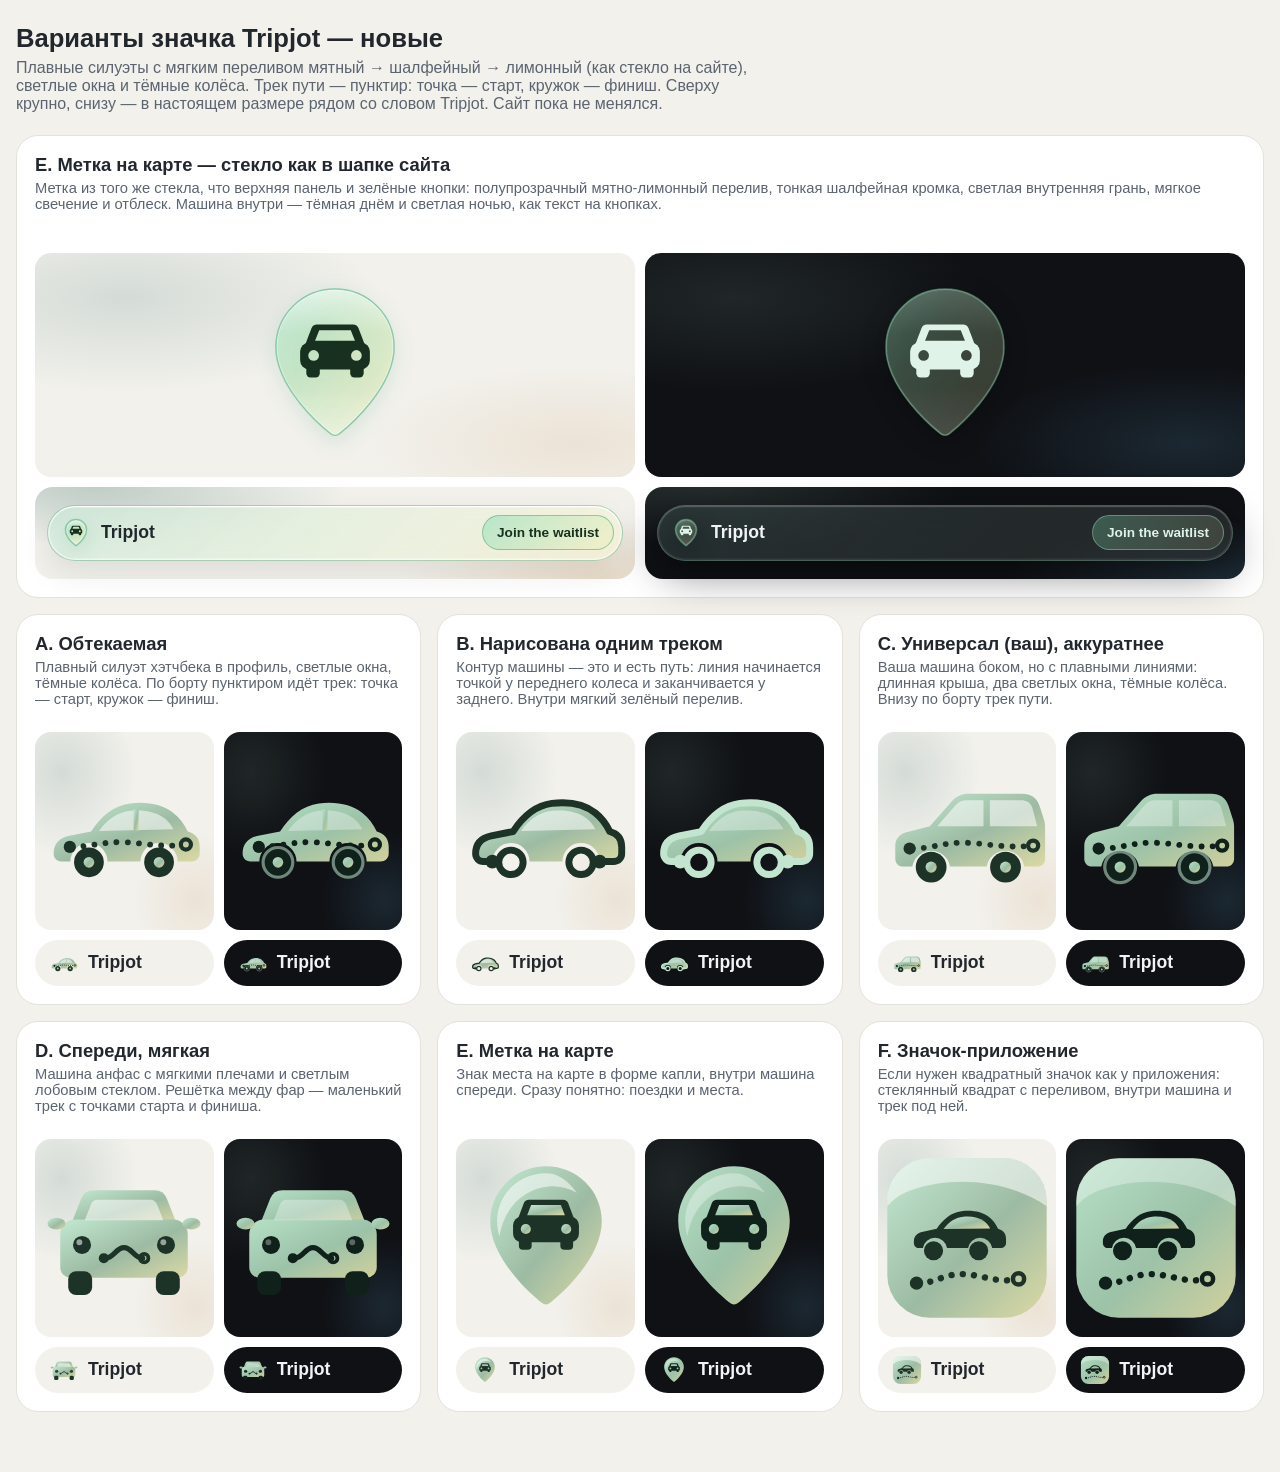
==== design-previews/icon-options.html @ 525f20b2 "Tripjot project: website + app placeholder - website/: waitlist landing page (static). Netlify publi" ====
<!doctype html>
<html lang="ru">
<head>
<meta charset="utf-8">
<meta name="viewport" content="width=device-width, initial-scale=1">
<meta name="robots" content="noindex">
<title>Варианты значка Tripjot</title>
<style>
  :root { color-scheme: light; }
  body { margin: 0; padding: 24px 16px 60px; background: #f2f1ec; color: #22272e;
         font-family: -apple-system, BlinkMacSystemFont, "Segoe UI", Roboto, sans-serif; }
  h1 { font-size: 1.6rem; margin: 0 0 6px; }
  .intro { color: #5b6470; margin: 0 0 22px; max-width: 46em; }
  .grid { display: grid; gap: 16px; grid-template-columns: repeat(auto-fill, minmax(340px, 1fr)); }
  .card { background: #fff; border: 1px solid #e4e2dc; border-radius: 22px; padding: 18px; }
  .card h2 { font-size: 1.15rem; margin: 0 0 4px; }
  .card p { margin: 0 0 14px; color: #5b6470; font-size: .92rem; min-height: 4em; }
  .row { display: grid; grid-template-columns: 1fr 1fr; gap: 10px; }
  .row.small { margin-top: 10px; }
  .tile { border-radius: 16px; display: grid; place-items: center; padding: 14px 0; position: relative; overflow: hidden; }
  .tile.light { background: radial-gradient(60% 60% at 15% 20%, rgba(76,122,114,.18), transparent 70%), radial-gradient(50% 50% at 90% 85%, rgba(197,139,75,.14), transparent 70%), #f2f1ec; }
  .tile.dark { background: radial-gradient(60% 60% at 15% 20%, rgba(156,194,168,.12), transparent 70%), radial-gradient(50% 50% at 90% 85%, rgba(46,74,92,.4), transparent 70%), #0f1115; }
  .bar { border-radius: 999px; display: flex; align-items: center; gap: 9px; padding: 8px 14px; font-size: 1.1rem; }
  .bar.light { background: #f2f1ec; } .bar.dark { background: #0f1115; color: #f2f3f5; }
  .ico { overflow: visible; }
  .ico.lt .f { fill: url(#gl); } .ico.lt .k { fill: #1e3328; } .ico.lt .ks { stroke: #1e3328; } .ico.lt .w { fill: rgba(255,255,255,.55); }
  .ico.dk .f { fill: url(#gd); } .ico.dk .k { fill: #10201a; } .ico.dk .ks { stroke: #10201a; } .ico.dk .w { fill: rgba(255,255,255,.32); }
  .ico.dk .wh { stroke: rgba(190, 228, 206, .55); stroke-width: 1.2; }
  .ico.dk .edge { stroke: #c3e5d0; }
  .ico.dk .edgef { fill: #c3e5d0; }

  .card.wide { grid-column: 1 / -1; }
  .card.wide .tile { padding: 22px 0; }
  .pin.lt .pbase { fill: rgba(255,255,255,.35); } .pin.lt .prim { stroke: rgba(84,178,132,.62); } .pin.lt .prim-in { stroke: rgba(255,255,255,.55); } .pin.lt .pcar { fill: #17301f; }
  .pin.dk .pbase { fill: rgba(34,38,47,.40); } .pin.dk .prim { stroke: rgba(140,220,178,.45); } .pin.dk .prim-in { stroke: rgba(255,255,255,.08); } .pin.dk .pcar { fill: #dff3e8; }
  .pin.lt { filter: drop-shadow(0 6px 10px rgba(60,150,110,.20)); } .pin.dk { filter: drop-shadow(0 6px 12px rgba(0,0,0,.45)); }
  .hdr { border-radius: 18px; padding: 18px 12px; }
  .hdr.light { background: radial-gradient(60% 90% at 10% 0%, rgba(76,122,114,.30), transparent 70%), radial-gradient(50% 90% at 95% 100%, rgba(197,139,75,.22), transparent 70%), #f2f1ec; }
  .hdr.dark { background: radial-gradient(60% 90% at 10% 0%, rgba(156,194,168,.16), transparent 70%), radial-gradient(50% 90% at 95% 100%, rgba(46,74,92,.5), transparent 70%), #0f1115; color: #f2f3f5; }
  .hdr-in { display: flex; align-items: center; gap: 9px; height: 54px; padding: 0 8px 0 12px; border-radius: 999px; font-size: 1.1rem;
    -webkit-backdrop-filter: blur(24px) saturate(180%); backdrop-filter: blur(24px) saturate(180%); }
  .hdr.light .hdr-in { background: linear-gradient(135deg, rgba(150,214,182,.30), rgba(238,232,168,.26)), rgba(255,255,255,.40); border: 1.5px solid rgba(118,178,142,.55);
    box-shadow: inset 0 0 0 1.5px rgba(255,255,255,.55), inset 0 1px 0 rgba(255,255,255,.85), 0 12px 32px rgba(22,30,26,.09); }
  .hdr.dark .hdr-in { background: linear-gradient(135deg, rgba(140,200,165,.13), rgba(214,206,140,.07)), rgba(34,38,47,.38); border: 1.5px solid rgba(150,200,170,.32);
    box-shadow: inset 0 0 0 1.5px rgba(255,255,255,.07), inset 0 1px 0 rgba(255,255,255,.14), 0 14px 40px rgba(0,0,0,.45); }
  .hbtn { margin-left: auto; font-size: .85rem; font-weight: 700; padding: 9px 14px; border-radius: 999px; }
  .hdr.light .hbtn { background: linear-gradient(135deg, rgba(126,214,170,.5), rgba(236,232,160,.42)), rgba(255,255,255,.35); border: 1.5px solid rgba(84,178,132,.62); color: #17301f; }
  .hdr.dark .hbtn { background: linear-gradient(135deg, rgba(126,214,170,.3), rgba(214,206,140,.16)), rgba(34,38,47,.4); border: 1.5px solid rgba(140,220,178,.45); color: #dff3e8; }
</style>
</head>
<body>
  <svg width="0" height="0" style="position:absolute" aria-hidden="true">
    <defs>
      <linearGradient id="gl" x1="0" y1="0" x2="1" y2="1">
        <stop offset="0" stop-color="#c3e8d2"/><stop offset=".55" stop-color="#9dbba3"/><stop offset="1" stop-color="#dcd9a4"/>
      </linearGradient>
      <linearGradient id="gd" x1="0" y1="0" x2="1" y2="1">
        <stop offset="0" stop-color="#b6e0c6"/><stop offset=".55" stop-color="#9cc2a8"/><stop offset="1" stop-color="#d2d09c"/>
      </linearGradient>
    </defs>
  </svg>
  <svg width="0" height="0" style="position:absolute" aria-hidden="true"><defs>
<clipPath id="pinClip"><path d="M32 5C20.4 5 11 14.2 11 25.6c0 14.6 16.4 28.4 19.4 30.8a2.5 2.5 0 0 0 3.2 0C36.6 54 53 40.2 53 25.6 53 14.2 43.6 5 32 5z"/></clipPath>
<mask id="carMask" maskUnits="userSpaceOnUse" x="0" y="0" width="64" height="64">
<path fill="#fff" d="M25.6 17.6h12.8a2.2 2.2 0 0 1 2 1.4l2.2 5.8H21.4l2.2-5.8a2.2 2.2 0 0 1 2-1.4z"/>
<rect fill="#fff" x="19.6" y="24" width="24.8" height="9.6" rx="3.2"/>
<rect fill="#fff" x="21.8" y="32" width="4.8" height="4.4" rx="1.5"/><rect fill="#fff" x="37.4" y="32" width="4.8" height="4.4" rx="1.5"/>
<path fill="#000" d="M26.4 19.6h11.2l1.5 3.8H24.9z"/>
<circle fill="#000" cx="24.4" cy="28.6" r="1.9"/><circle fill="#000" cx="39.6" cy="28.6" r="1.9"/>
</mask>

<linearGradient id="tint-lt" x1="0" y1="0" x2="1" y2="1"><stop offset="0" stop-color="rgb(126,214,170)" stop-opacity="0.55"/><stop offset="1" stop-color="rgb(236,232,160)" stop-opacity="0.46"/></linearGradient>
<linearGradient id="sheen-lt" x1="0" y1="0" x2="1" y2="1" gradientTransform="rotate(-10 .5 .5)"><stop offset="0" stop-color="#fff" stop-opacity="0.55"/><stop offset=".38" stop-color="#fff" stop-opacity="0"/><stop offset=".72" stop-color="#fff" stop-opacity="0"/><stop offset="1" stop-color="#fff" stop-opacity="0.55"/></linearGradient>
<linearGradient id="glowT-lt" x1="0" y1="0" x2="0" y2="1"><stop offset="0" stop-color="#fff" stop-opacity="0.55"/><stop offset="1" stop-color="#fff" stop-opacity="0"/></linearGradient>
<linearGradient id="glowB-lt" x1="0" y1="1" x2="0" y2="0"><stop offset="0" stop-color="#fff" stop-opacity="0.39"/><stop offset="1" stop-color="#fff" stop-opacity="0"/></linearGradient>

<linearGradient id="tint-dk" x1="0" y1="0" x2="1" y2="1"><stop offset="0" stop-color="rgb(126,214,170)" stop-opacity="0.34"/><stop offset="1" stop-color="rgb(214,206,140)" stop-opacity="0.18"/></linearGradient>
<linearGradient id="sheen-dk" x1="0" y1="0" x2="1" y2="1" gradientTransform="rotate(-10 .5 .5)"><stop offset="0" stop-color="#fff" stop-opacity="0.12"/><stop offset=".38" stop-color="#fff" stop-opacity="0"/><stop offset=".72" stop-color="#fff" stop-opacity="0"/><stop offset="1" stop-color="#fff" stop-opacity="0.12"/></linearGradient>
<linearGradient id="glowT-dk" x1="0" y1="0" x2="0" y2="1"><stop offset="0" stop-color="#fff" stop-opacity="0.12"/><stop offset="1" stop-color="#fff" stop-opacity="0"/></linearGradient>
<linearGradient id="glowB-dk" x1="0" y1="1" x2="0" y2="0"><stop offset="0" stop-color="#fff" stop-opacity="0.08"/><stop offset="1" stop-color="#fff" stop-opacity="0"/></linearGradient>
</defs></svg>
  <h1>Варианты значка Tripjot — новые</h1>
  <p class="intro">Плавные силуэты с мягким переливом мятный → шалфейный → лимонный (как стекло на сайте), светлые окна и тёмные колёса. Трек пути — пунктир: точка — старт, кружок — финиш. Сверху крупно, снизу — в настоящем размере рядом со словом Tripjot. Сайт пока не менялся.</p>
  <div class="grid">
  <section class="card pick wide">
    <h2>E. Метка на карте — стекло как в шапке сайта</h2>
    <p>Метка из того же стекла, что верхняя панель и зелёные кнопки: полупрозрачный мятно-лимонный перелив, тонкая шалфейная кромка, светлая внутренняя грань, мягкое свечение и отблеск. Машина внутри — тёмная днём и светлая ночью, как текст на кнопках.</p>
    <div class="row">
      <div class="tile light"><svg class="pin lt" viewBox="0 0 64 64" width="180" height="180" aria-hidden="true">
<path d="M32 5C20.4 5 11 14.2 11 25.6c0 14.6 16.4 28.4 19.4 30.8a2.5 2.5 0 0 0 3.2 0C36.6 54 53 40.2 53 25.6 53 14.2 43.6 5 32 5z" class="pbase"/>
<path d="M32 5C20.4 5 11 14.2 11 25.6c0 14.6 16.4 28.4 19.4 30.8a2.5 2.5 0 0 0 3.2 0C36.6 54 53 40.2 53 25.6 53 14.2 43.6 5 32 5z" fill="url(#tint-lt)"/>
<g clip-path="url(#pinClip)">
<rect width="64" height="64" fill="url(#sheen-lt)" opacity=".7"/>
<rect y="5" width="64" height="16" fill="url(#glowT-lt)"/>
<rect y="40" width="64" height="18" fill="url(#glowB-lt)"/>
<path d="M32 5C20.4 5 11 14.2 11 25.6c0 14.6 16.4 28.4 19.4 30.8a2.5 2.5 0 0 0 3.2 0C36.6 54 53 40.2 53 25.6 53 14.2 43.6 5 32 5z" fill="none" class="prim-in" stroke-width="3" vector-effect="non-scaling-stroke"/>
</g>
<path d="M32 5C20.4 5 11 14.2 11 25.6c0 14.6 16.4 28.4 19.4 30.8a2.5 2.5 0 0 0 3.2 0C36.6 54 53 40.2 53 25.6 53 14.2 43.6 5 32 5z" fill="none" class="prim" stroke-width="1.5" vector-effect="non-scaling-stroke"/>
<rect width="64" height="64" class="pcar" mask="url(#carMask)"/>
</svg></div>
      <div class="tile dark"><svg class="pin dk" viewBox="0 0 64 64" width="180" height="180" aria-hidden="true">
<path d="M32 5C20.4 5 11 14.2 11 25.6c0 14.6 16.4 28.4 19.4 30.8a2.5 2.5 0 0 0 3.2 0C36.6 54 53 40.2 53 25.6 53 14.2 43.6 5 32 5z" class="pbase"/>
<path d="M32 5C20.4 5 11 14.2 11 25.6c0 14.6 16.4 28.4 19.4 30.8a2.5 2.5 0 0 0 3.2 0C36.6 54 53 40.2 53 25.6 53 14.2 43.6 5 32 5z" fill="url(#tint-dk)"/>
<g clip-path="url(#pinClip)">
<rect width="64" height="64" fill="url(#sheen-dk)" opacity=".7"/>
<rect y="5" width="64" height="16" fill="url(#glowT-dk)"/>
<rect y="40" width="64" height="18" fill="url(#glowB-dk)"/>
<path d="M32 5C20.4 5 11 14.2 11 25.6c0 14.6 16.4 28.4 19.4 30.8a2.5 2.5 0 0 0 3.2 0C36.6 54 53 40.2 53 25.6 53 14.2 43.6 5 32 5z" fill="none" class="prim-in" stroke-width="3" vector-effect="non-scaling-stroke"/>
</g>
<path d="M32 5C20.4 5 11 14.2 11 25.6c0 14.6 16.4 28.4 19.4 30.8a2.5 2.5 0 0 0 3.2 0C36.6 54 53 40.2 53 25.6 53 14.2 43.6 5 32 5z" fill="none" class="prim" stroke-width="1.5" vector-effect="non-scaling-stroke"/>
<rect width="64" height="64" class="pcar" mask="url(#carMask)"/>
</svg></div>
    </div>
    <div class="row small">
      <div class="hdr light"><div class="hdr-in"><svg class="pin lt" viewBox="0 0 64 64" width="32" height="32" aria-hidden="true">
<path d="M32 5C20.4 5 11 14.2 11 25.6c0 14.6 16.4 28.4 19.4 30.8a2.5 2.5 0 0 0 3.2 0C36.6 54 53 40.2 53 25.6 53 14.2 43.6 5 32 5z" class="pbase"/>
<path d="M32 5C20.4 5 11 14.2 11 25.6c0 14.6 16.4 28.4 19.4 30.8a2.5 2.5 0 0 0 3.2 0C36.6 54 53 40.2 53 25.6 53 14.2 43.6 5 32 5z" fill="url(#tint-lt)"/>
<g clip-path="url(#pinClip)">
<rect width="64" height="64" fill="url(#sheen-lt)" opacity=".7"/>
<rect y="5" width="64" height="16" fill="url(#glowT-lt)"/>
<rect y="40" width="64" height="18" fill="url(#glowB-lt)"/>
<path d="M32 5C20.4 5 11 14.2 11 25.6c0 14.6 16.4 28.4 19.4 30.8a2.5 2.5 0 0 0 3.2 0C36.6 54 53 40.2 53 25.6 53 14.2 43.6 5 32 5z" fill="none" class="prim-in" stroke-width="3" vector-effect="non-scaling-stroke"/>
</g>
<path d="M32 5C20.4 5 11 14.2 11 25.6c0 14.6 16.4 28.4 19.4 30.8a2.5 2.5 0 0 0 3.2 0C36.6 54 53 40.2 53 25.6 53 14.2 43.6 5 32 5z" fill="none" class="prim" stroke-width="1.5" vector-effect="non-scaling-stroke"/>
<rect width="64" height="64" class="pcar" mask="url(#carMask)"/>
</svg><b>Tripjot</b><span class="hbtn">Join the waitlist</span></div></div>
      <div class="hdr dark"><div class="hdr-in"><svg class="pin dk" viewBox="0 0 64 64" width="32" height="32" aria-hidden="true">
<path d="M32 5C20.4 5 11 14.2 11 25.6c0 14.6 16.4 28.4 19.4 30.8a2.5 2.5 0 0 0 3.2 0C36.6 54 53 40.2 53 25.6 53 14.2 43.6 5 32 5z" class="pbase"/>
<path d="M32 5C20.4 5 11 14.2 11 25.6c0 14.6 16.4 28.4 19.4 30.8a2.5 2.5 0 0 0 3.2 0C36.6 54 53 40.2 53 25.6 53 14.2 43.6 5 32 5z" fill="url(#tint-dk)"/>
<g clip-path="url(#pinClip)">
<rect width="64" height="64" fill="url(#sheen-dk)" opacity=".7"/>
<rect y="5" width="64" height="16" fill="url(#glowT-dk)"/>
<rect y="40" width="64" height="18" fill="url(#glowB-dk)"/>
<path d="M32 5C20.4 5 11 14.2 11 25.6c0 14.6 16.4 28.4 19.4 30.8a2.5 2.5 0 0 0 3.2 0C36.6 54 53 40.2 53 25.6 53 14.2 43.6 5 32 5z" fill="none" class="prim-in" stroke-width="3" vector-effect="non-scaling-stroke"/>
</g>
<path d="M32 5C20.4 5 11 14.2 11 25.6c0 14.6 16.4 28.4 19.4 30.8a2.5 2.5 0 0 0 3.2 0C36.6 54 53 40.2 53 25.6 53 14.2 43.6 5 32 5z" fill="none" class="prim" stroke-width="1.5" vector-effect="non-scaling-stroke"/>
<rect width="64" height="64" class="pcar" mask="url(#carMask)"/>
</svg><b>Tripjot</b><span class="hbtn">Join the waitlist</span></div></div>
    </div>
  </section>
  <section class="card">
    <h2>A. Обтекаемая</h2>
    <p>Плавный силуэт хэтчбека в профиль, светлые окна, тёмные колёса. По борту пунктиром идёт трек: точка — старт, кружок — финиш.</p>
    <div class="row">
      <div class="tile light"><svg class="ico lt" viewBox="0 0 64 64" width="170" height="170" aria-hidden="true"><path class="f" d="M5.5 40.5C5.5 36.8 7.6 34.6 11.4 33.8L19.6 32.2C23.4 26.4 28 22.4 34.2 21.6C40.8 20.8 46.6 22 50.6 25.2C53 27.1 54.8 29.6 56 32.2C59 33 60.5 35 60.5 38V40.5C60.5 42.3 59.2 43.5 57.4 43.5H52.2A7 7 0 0 0 38.2 43.5H25.8A7 7 0 0 0 11.8 43.5H8.4C6.8 43.5 5.5 42.2 5.5 40.5Z"/><path class="w" d="M22.6 32C25.6 27.7 29.4 25 34.4 24.4C39.4 23.9 44 24.8 47.2 27.2C48.6 28.3 49.8 29.8 50.6 31.3Z"/><path class="f" d="M35.6 23.8h1.9v8h-1.9z"/><path class="ks" d="M12.5 38C19 38 23 36.2 30.5 36.2S45 38.3 54 37.2" fill="none" stroke-width="2.2" stroke-linecap="round" stroke-dasharray="0.01 4.2"/><circle class="k" cx="11.6" cy="38" r="2.3"/><circle class="ks" cx="55.3" cy="37.1" r="1.9" fill="none" stroke-width="1.6"/><circle class="k wh" cx="18.8" cy="43.8" r="5.6"/><circle class="f" cx="18.8" cy="43.8" r="2"/><circle class="k wh" cx="45.2" cy="43.8" r="5.6"/><circle class="f" cx="45.2" cy="43.8" r="2"/></svg></div>
      <div class="tile dark"><svg class="ico dk" viewBox="0 0 64 64" width="170" height="170" aria-hidden="true"><path class="f" d="M5.5 40.5C5.5 36.8 7.6 34.6 11.4 33.8L19.6 32.2C23.4 26.4 28 22.4 34.2 21.6C40.8 20.8 46.6 22 50.6 25.2C53 27.1 54.8 29.6 56 32.2C59 33 60.5 35 60.5 38V40.5C60.5 42.3 59.2 43.5 57.4 43.5H52.2A7 7 0 0 0 38.2 43.5H25.8A7 7 0 0 0 11.8 43.5H8.4C6.8 43.5 5.5 42.2 5.5 40.5Z"/><path class="w" d="M22.6 32C25.6 27.7 29.4 25 34.4 24.4C39.4 23.9 44 24.8 47.2 27.2C48.6 28.3 49.8 29.8 50.6 31.3Z"/><path class="f" d="M35.6 23.8h1.9v8h-1.9z"/><path class="ks" d="M12.5 38C19 38 23 36.2 30.5 36.2S45 38.3 54 37.2" fill="none" stroke-width="2.2" stroke-linecap="round" stroke-dasharray="0.01 4.2"/><circle class="k" cx="11.6" cy="38" r="2.3"/><circle class="ks" cx="55.3" cy="37.1" r="1.9" fill="none" stroke-width="1.6"/><circle class="k wh" cx="18.8" cy="43.8" r="5.6"/><circle class="f" cx="18.8" cy="43.8" r="2"/><circle class="k wh" cx="45.2" cy="43.8" r="5.6"/><circle class="f" cx="45.2" cy="43.8" r="2"/></svg></div>
    </div>
    <div class="row small">
      <div class="bar light"><svg class="ico lt" viewBox="0 0 64 64" width="30" height="30" aria-hidden="true"><path class="f" d="M5.5 40.5C5.5 36.8 7.6 34.6 11.4 33.8L19.6 32.2C23.4 26.4 28 22.4 34.2 21.6C40.8 20.8 46.6 22 50.6 25.2C53 27.1 54.8 29.6 56 32.2C59 33 60.5 35 60.5 38V40.5C60.5 42.3 59.2 43.5 57.4 43.5H52.2A7 7 0 0 0 38.2 43.5H25.8A7 7 0 0 0 11.8 43.5H8.4C6.8 43.5 5.5 42.2 5.5 40.5Z"/><path class="w" d="M22.6 32C25.6 27.7 29.4 25 34.4 24.4C39.4 23.9 44 24.8 47.2 27.2C48.6 28.3 49.8 29.8 50.6 31.3Z"/><path class="f" d="M35.6 23.8h1.9v8h-1.9z"/><path class="ks" d="M12.5 38C19 38 23 36.2 30.5 36.2S45 38.3 54 37.2" fill="none" stroke-width="2.2" stroke-linecap="round" stroke-dasharray="0.01 4.2"/><circle class="k" cx="11.6" cy="38" r="2.3"/><circle class="ks" cx="55.3" cy="37.1" r="1.9" fill="none" stroke-width="1.6"/><circle class="k wh" cx="18.8" cy="43.8" r="5.6"/><circle class="f" cx="18.8" cy="43.8" r="2"/><circle class="k wh" cx="45.2" cy="43.8" r="5.6"/><circle class="f" cx="45.2" cy="43.8" r="2"/></svg><b>Tripjot</b></div>
      <div class="bar dark"><svg class="ico dk" viewBox="0 0 64 64" width="30" height="30" aria-hidden="true"><path class="f" d="M5.5 40.5C5.5 36.8 7.6 34.6 11.4 33.8L19.6 32.2C23.4 26.4 28 22.4 34.2 21.6C40.8 20.8 46.6 22 50.6 25.2C53 27.1 54.8 29.6 56 32.2C59 33 60.5 35 60.5 38V40.5C60.5 42.3 59.2 43.5 57.4 43.5H52.2A7 7 0 0 0 38.2 43.5H25.8A7 7 0 0 0 11.8 43.5H8.4C6.8 43.5 5.5 42.2 5.5 40.5Z"/><path class="w" d="M22.6 32C25.6 27.7 29.4 25 34.4 24.4C39.4 23.9 44 24.8 47.2 27.2C48.6 28.3 49.8 29.8 50.6 31.3Z"/><path class="f" d="M35.6 23.8h1.9v8h-1.9z"/><path class="ks" d="M12.5 38C19 38 23 36.2 30.5 36.2S45 38.3 54 37.2" fill="none" stroke-width="2.2" stroke-linecap="round" stroke-dasharray="0.01 4.2"/><circle class="k" cx="11.6" cy="38" r="2.3"/><circle class="ks" cx="55.3" cy="37.1" r="1.9" fill="none" stroke-width="1.6"/><circle class="k wh" cx="18.8" cy="43.8" r="5.6"/><circle class="f" cx="18.8" cy="43.8" r="2"/><circle class="k wh" cx="45.2" cy="43.8" r="5.6"/><circle class="f" cx="45.2" cy="43.8" r="2"/></svg><b>Tripjot</b></div>
    </div>
  </section>
  <section class="card">
    <h2>B. Нарисована одним треком</h2>
    <p>Контур машины — это и есть путь: линия начинается точкой у переднего колеса и заканчивается у заднего. Внутри мягкий зелёный перелив.</p>
    <div class="row">
      <div class="tile light"><svg class="ico lt" viewBox="0 0 64 64" width="170" height="170" aria-hidden="true"><path class="f" d="M5.5 40.5C5.5 36.8 7.6 34.6 11.4 33.8L19.6 32.2C23.4 26.4 28 22.4 34.2 21.6C40.8 20.8 46.6 22 50.6 25.2C53 27.1 54.8 29.6 56 32.2C59 33 60.5 35 60.5 38V40.5C60.5 42.3 59.2 43.5 57.4 43.5H52.2A7 7 0 0 0 38.2 43.5H25.8A7 7 0 0 0 11.8 43.5H8.4C6.8 43.5 5.5 42.2 5.5 40.5Z"/><path class="w" d="M22.6 32C25.6 27.7 29.4 25 34.4 24.4C39.4 23.9 44 24.8 47.2 27.2C48.6 28.3 49.8 29.8 50.6 31.3Z"/><path class="ks edge" d="M11.8 43.5H8.4C6.8 43.5 5.5 42.2 5.5 40.5C5.5 36.8 7.6 34.6 11.4 33.8L19.6 32.2C23.4 26.4 28 22.4 34.2 21.6C40.8 20.8 46.6 22 50.6 25.2C53 27.1 54.8 29.6 56 32.2C59 33 60.5 35 60.5 38V40.5C60.5 42.3 59.2 43.5 57.4 43.5H52.2" fill="none" stroke-width="2.6" stroke-linecap="round" stroke-linejoin="round"/><circle class="ks edge" cx="18.8" cy="43.8" r="4.6" fill="none" stroke-width="2.6"/><circle class="ks edge" cx="45.2" cy="43.8" r="4.6" fill="none" stroke-width="2.6"/><circle class="k edgef" cx="11.8" cy="43.5" r="2.6"/><circle class="k edgef" cx="52.2" cy="43.5" r="2.6"/></svg></div>
      <div class="tile dark"><svg class="ico dk" viewBox="0 0 64 64" width="170" height="170" aria-hidden="true"><path class="f" d="M5.5 40.5C5.5 36.8 7.6 34.6 11.4 33.8L19.6 32.2C23.4 26.4 28 22.4 34.2 21.6C40.8 20.8 46.6 22 50.6 25.2C53 27.1 54.8 29.6 56 32.2C59 33 60.5 35 60.5 38V40.5C60.5 42.3 59.2 43.5 57.4 43.5H52.2A7 7 0 0 0 38.2 43.5H25.8A7 7 0 0 0 11.8 43.5H8.4C6.8 43.5 5.5 42.2 5.5 40.5Z"/><path class="w" d="M22.6 32C25.6 27.7 29.4 25 34.4 24.4C39.4 23.9 44 24.8 47.2 27.2C48.6 28.3 49.8 29.8 50.6 31.3Z"/><path class="ks edge" d="M11.8 43.5H8.4C6.8 43.5 5.5 42.2 5.5 40.5C5.5 36.8 7.6 34.6 11.4 33.8L19.6 32.2C23.4 26.4 28 22.4 34.2 21.6C40.8 20.8 46.6 22 50.6 25.2C53 27.1 54.8 29.6 56 32.2C59 33 60.5 35 60.5 38V40.5C60.5 42.3 59.2 43.5 57.4 43.5H52.2" fill="none" stroke-width="2.6" stroke-linecap="round" stroke-linejoin="round"/><circle class="ks edge" cx="18.8" cy="43.8" r="4.6" fill="none" stroke-width="2.6"/><circle class="ks edge" cx="45.2" cy="43.8" r="4.6" fill="none" stroke-width="2.6"/><circle class="k edgef" cx="11.8" cy="43.5" r="2.6"/><circle class="k edgef" cx="52.2" cy="43.5" r="2.6"/></svg></div>
    </div>
    <div class="row small">
      <div class="bar light"><svg class="ico lt" viewBox="0 0 64 64" width="30" height="30" aria-hidden="true"><path class="f" d="M5.5 40.5C5.5 36.8 7.6 34.6 11.4 33.8L19.6 32.2C23.4 26.4 28 22.4 34.2 21.6C40.8 20.8 46.6 22 50.6 25.2C53 27.1 54.8 29.6 56 32.2C59 33 60.5 35 60.5 38V40.5C60.5 42.3 59.2 43.5 57.4 43.5H52.2A7 7 0 0 0 38.2 43.5H25.8A7 7 0 0 0 11.8 43.5H8.4C6.8 43.5 5.5 42.2 5.5 40.5Z"/><path class="w" d="M22.6 32C25.6 27.7 29.4 25 34.4 24.4C39.4 23.9 44 24.8 47.2 27.2C48.6 28.3 49.8 29.8 50.6 31.3Z"/><path class="ks edge" d="M11.8 43.5H8.4C6.8 43.5 5.5 42.2 5.5 40.5C5.5 36.8 7.6 34.6 11.4 33.8L19.6 32.2C23.4 26.4 28 22.4 34.2 21.6C40.8 20.8 46.6 22 50.6 25.2C53 27.1 54.8 29.6 56 32.2C59 33 60.5 35 60.5 38V40.5C60.5 42.3 59.2 43.5 57.4 43.5H52.2" fill="none" stroke-width="2.6" stroke-linecap="round" stroke-linejoin="round"/><circle class="ks edge" cx="18.8" cy="43.8" r="4.6" fill="none" stroke-width="2.6"/><circle class="ks edge" cx="45.2" cy="43.8" r="4.6" fill="none" stroke-width="2.6"/><circle class="k edgef" cx="11.8" cy="43.5" r="2.6"/><circle class="k edgef" cx="52.2" cy="43.5" r="2.6"/></svg><b>Tripjot</b></div>
      <div class="bar dark"><svg class="ico dk" viewBox="0 0 64 64" width="30" height="30" aria-hidden="true"><path class="f" d="M5.5 40.5C5.5 36.8 7.6 34.6 11.4 33.8L19.6 32.2C23.4 26.4 28 22.4 34.2 21.6C40.8 20.8 46.6 22 50.6 25.2C53 27.1 54.8 29.6 56 32.2C59 33 60.5 35 60.5 38V40.5C60.5 42.3 59.2 43.5 57.4 43.5H52.2A7 7 0 0 0 38.2 43.5H25.8A7 7 0 0 0 11.8 43.5H8.4C6.8 43.5 5.5 42.2 5.5 40.5Z"/><path class="w" d="M22.6 32C25.6 27.7 29.4 25 34.4 24.4C39.4 23.9 44 24.8 47.2 27.2C48.6 28.3 49.8 29.8 50.6 31.3Z"/><path class="ks edge" d="M11.8 43.5H8.4C6.8 43.5 5.5 42.2 5.5 40.5C5.5 36.8 7.6 34.6 11.4 33.8L19.6 32.2C23.4 26.4 28 22.4 34.2 21.6C40.8 20.8 46.6 22 50.6 25.2C53 27.1 54.8 29.6 56 32.2C59 33 60.5 35 60.5 38V40.5C60.5 42.3 59.2 43.5 57.4 43.5H52.2" fill="none" stroke-width="2.6" stroke-linecap="round" stroke-linejoin="round"/><circle class="ks edge" cx="18.8" cy="43.8" r="4.6" fill="none" stroke-width="2.6"/><circle class="ks edge" cx="45.2" cy="43.8" r="4.6" fill="none" stroke-width="2.6"/><circle class="k edgef" cx="11.8" cy="43.5" r="2.6"/><circle class="k edgef" cx="52.2" cy="43.5" r="2.6"/></svg><b>Tripjot</b></div>
    </div>
  </section>
  <section class="card">
    <h2>C. Универсал (ваш), аккуратнее</h2>
    <p>Ваша машина боком, но с плавными линиями: длинная крыша, два светлых окна, тёмные колёса. Внизу по борту трек пути.</p>
    <div class="row">
      <div class="tile light"><svg class="ico lt" viewBox="0 0 64 64" width="170" height="170" aria-hidden="true"><path class="f" d="M7.9 45.4C6.3 45.4 5 44.1 5 42.5V37.6C5 35 6.6 33.2 9.2 32.5L18 30.2L26.3 20.8C27.9 19 30.1 18 32.5 18H52.7C56.1 18 58.3 19.5 59.3 22.5L60.9 27.5C61.2 28.4 61.4 29.4 61.4 30.4V42.5C61.4 44.1 60.1 45.4 58.5 45.4H53.6A7.2 7.2 0 0 0 39.4 45.4H25.6A7.2 7.2 0 0 0 11.4 45.4Z"/><path class="w" d="M20.8 30.2L27.6 22.4C28.7 21.1 30.2 20.4 31.8 20.4H38.2V30.2Z"/><path class="w" d="M40.6 20.4H52.2C54.4 20.4 55.9 21.3 56.6 23.2L58.4 30.2H40.6Z"/><path class="ks" d="M11.5 38.6C18.5 38.6 23 36.4 30.5 36.4S46 38.6 55.5 37.6" fill="none" stroke-width="2.2" stroke-linecap="round" stroke-dasharray="0.01 4.2"/><circle class="k" cx="10.4" cy="38.6" r="2.3"/><circle class="ks" cx="56.9" cy="37.5" r="1.9" fill="none" stroke-width="1.6"/><circle class="k wh" cx="18.5" cy="45.6" r="5.8"/><circle class="f" cx="18.5" cy="45.6" r="2.1"/><circle class="k wh" cx="46.5" cy="45.6" r="5.8"/><circle class="f" cx="46.5" cy="45.6" r="2.1"/></svg></div>
      <div class="tile dark"><svg class="ico dk" viewBox="0 0 64 64" width="170" height="170" aria-hidden="true"><path class="f" d="M7.9 45.4C6.3 45.4 5 44.1 5 42.5V37.6C5 35 6.6 33.2 9.2 32.5L18 30.2L26.3 20.8C27.9 19 30.1 18 32.5 18H52.7C56.1 18 58.3 19.5 59.3 22.5L60.9 27.5C61.2 28.4 61.4 29.4 61.4 30.4V42.5C61.4 44.1 60.1 45.4 58.5 45.4H53.6A7.2 7.2 0 0 0 39.4 45.4H25.6A7.2 7.2 0 0 0 11.4 45.4Z"/><path class="w" d="M20.8 30.2L27.6 22.4C28.7 21.1 30.2 20.4 31.8 20.4H38.2V30.2Z"/><path class="w" d="M40.6 20.4H52.2C54.4 20.4 55.9 21.3 56.6 23.2L58.4 30.2H40.6Z"/><path class="ks" d="M11.5 38.6C18.5 38.6 23 36.4 30.5 36.4S46 38.6 55.5 37.6" fill="none" stroke-width="2.2" stroke-linecap="round" stroke-dasharray="0.01 4.2"/><circle class="k" cx="10.4" cy="38.6" r="2.3"/><circle class="ks" cx="56.9" cy="37.5" r="1.9" fill="none" stroke-width="1.6"/><circle class="k wh" cx="18.5" cy="45.6" r="5.8"/><circle class="f" cx="18.5" cy="45.6" r="2.1"/><circle class="k wh" cx="46.5" cy="45.6" r="5.8"/><circle class="f" cx="46.5" cy="45.6" r="2.1"/></svg></div>
    </div>
    <div class="row small">
      <div class="bar light"><svg class="ico lt" viewBox="0 0 64 64" width="30" height="30" aria-hidden="true"><path class="f" d="M7.9 45.4C6.3 45.4 5 44.1 5 42.5V37.6C5 35 6.6 33.2 9.2 32.5L18 30.2L26.3 20.8C27.9 19 30.1 18 32.5 18H52.7C56.1 18 58.3 19.5 59.3 22.5L60.9 27.5C61.2 28.4 61.4 29.4 61.4 30.4V42.5C61.4 44.1 60.1 45.4 58.5 45.4H53.6A7.2 7.2 0 0 0 39.4 45.4H25.6A7.2 7.2 0 0 0 11.4 45.4Z"/><path class="w" d="M20.8 30.2L27.6 22.4C28.7 21.1 30.2 20.4 31.8 20.4H38.2V30.2Z"/><path class="w" d="M40.6 20.4H52.2C54.4 20.4 55.9 21.3 56.6 23.2L58.4 30.2H40.6Z"/><path class="ks" d="M11.5 38.6C18.5 38.6 23 36.4 30.5 36.4S46 38.6 55.5 37.6" fill="none" stroke-width="2.2" stroke-linecap="round" stroke-dasharray="0.01 4.2"/><circle class="k" cx="10.4" cy="38.6" r="2.3"/><circle class="ks" cx="56.9" cy="37.5" r="1.9" fill="none" stroke-width="1.6"/><circle class="k wh" cx="18.5" cy="45.6" r="5.8"/><circle class="f" cx="18.5" cy="45.6" r="2.1"/><circle class="k wh" cx="46.5" cy="45.6" r="5.8"/><circle class="f" cx="46.5" cy="45.6" r="2.1"/></svg><b>Tripjot</b></div>
      <div class="bar dark"><svg class="ico dk" viewBox="0 0 64 64" width="30" height="30" aria-hidden="true"><path class="f" d="M7.9 45.4C6.3 45.4 5 44.1 5 42.5V37.6C5 35 6.6 33.2 9.2 32.5L18 30.2L26.3 20.8C27.9 19 30.1 18 32.5 18H52.7C56.1 18 58.3 19.5 59.3 22.5L60.9 27.5C61.2 28.4 61.4 29.4 61.4 30.4V42.5C61.4 44.1 60.1 45.4 58.5 45.4H53.6A7.2 7.2 0 0 0 39.4 45.4H25.6A7.2 7.2 0 0 0 11.4 45.4Z"/><path class="w" d="M20.8 30.2L27.6 22.4C28.7 21.1 30.2 20.4 31.8 20.4H38.2V30.2Z"/><path class="w" d="M40.6 20.4H52.2C54.4 20.4 55.9 21.3 56.6 23.2L58.4 30.2H40.6Z"/><path class="ks" d="M11.5 38.6C18.5 38.6 23 36.4 30.5 36.4S46 38.6 55.5 37.6" fill="none" stroke-width="2.2" stroke-linecap="round" stroke-dasharray="0.01 4.2"/><circle class="k" cx="10.4" cy="38.6" r="2.3"/><circle class="ks" cx="56.9" cy="37.5" r="1.9" fill="none" stroke-width="1.6"/><circle class="k wh" cx="18.5" cy="45.6" r="5.8"/><circle class="f" cx="18.5" cy="45.6" r="2.1"/><circle class="k wh" cx="46.5" cy="45.6" r="5.8"/><circle class="f" cx="46.5" cy="45.6" r="2.1"/></svg><b>Tripjot</b></div>
    </div>
  </section>
  <section class="card">
    <h2>D. Спереди, мягкая</h2>
    <p>Машина анфас с мягкими плечами и светлым лобовым стеклом. Решётка между фар — маленький трек с точками старта и финиша.</p>
    <div class="row">
      <div class="tile light"><svg class="ico lt" viewBox="0 0 64 64" width="170" height="170" aria-hidden="true"><path class="f" d="M20.5 14h23a5 5 0 0 1 4.6 3.1L52 27H12l3.9-9.9A5 5 0 0 1 20.5 14z"/><path class="f" d="M8 30.5A5.5 5.5 0 0 1 13.5 25h37a5.5 5.5 0 0 1 5.5 5.5V43a4 4 0 0 1-4 4H12a4 4 0 0 1-4-4z"/><ellipse class="f" cx="6.6" cy="26.6" rx="3.4" ry="2.2"/><ellipse class="f" cx="57.4" cy="26.6" rx="3.4" ry="2.2"/><rect class="k" x="11" y="44.5" width="9" height="9" rx="3"/><rect class="k" x="44" y="44.5" width="9" height="9" rx="3"/><path class="w" d="M22 17.6h20a2.6 2.6 0 0 1 2.4 1.7l2.4 6H17.2l2.4-6a2.6 2.6 0 0 1 2.4-1.7z"/><circle class="k" cx="16.2" cy="34.6" r="3.4"/><circle class="w" cx="15.2" cy="33.6" r="1.1"/><circle class="k" cx="47.8" cy="34.6" r="3.4"/><circle class="w" cx="46.8" cy="33.6" r="1.1"/><path class="ks" d="M25 39.6c3.2 0 4-4 7-4s3.8 4 7 4" fill="none" stroke-width="2" stroke-linecap="round"/><circle class="k" cx="24.4" cy="39.6" r="1.9"/><circle class="ks" cx="39.6" cy="39.6" r="1.6" fill="none" stroke-width="1.4"/></svg></div>
      <div class="tile dark"><svg class="ico dk" viewBox="0 0 64 64" width="170" height="170" aria-hidden="true"><path class="f" d="M20.5 14h23a5 5 0 0 1 4.6 3.1L52 27H12l3.9-9.9A5 5 0 0 1 20.5 14z"/><path class="f" d="M8 30.5A5.5 5.5 0 0 1 13.5 25h37a5.5 5.5 0 0 1 5.5 5.5V43a4 4 0 0 1-4 4H12a4 4 0 0 1-4-4z"/><ellipse class="f" cx="6.6" cy="26.6" rx="3.4" ry="2.2"/><ellipse class="f" cx="57.4" cy="26.6" rx="3.4" ry="2.2"/><rect class="k" x="11" y="44.5" width="9" height="9" rx="3"/><rect class="k" x="44" y="44.5" width="9" height="9" rx="3"/><path class="w" d="M22 17.6h20a2.6 2.6 0 0 1 2.4 1.7l2.4 6H17.2l2.4-6a2.6 2.6 0 0 1 2.4-1.7z"/><circle class="k" cx="16.2" cy="34.6" r="3.4"/><circle class="w" cx="15.2" cy="33.6" r="1.1"/><circle class="k" cx="47.8" cy="34.6" r="3.4"/><circle class="w" cx="46.8" cy="33.6" r="1.1"/><path class="ks" d="M25 39.6c3.2 0 4-4 7-4s3.8 4 7 4" fill="none" stroke-width="2" stroke-linecap="round"/><circle class="k" cx="24.4" cy="39.6" r="1.9"/><circle class="ks" cx="39.6" cy="39.6" r="1.6" fill="none" stroke-width="1.4"/></svg></div>
    </div>
    <div class="row small">
      <div class="bar light"><svg class="ico lt" viewBox="0 0 64 64" width="30" height="30" aria-hidden="true"><path class="f" d="M20.5 14h23a5 5 0 0 1 4.6 3.1L52 27H12l3.9-9.9A5 5 0 0 1 20.5 14z"/><path class="f" d="M8 30.5A5.5 5.5 0 0 1 13.5 25h37a5.5 5.5 0 0 1 5.5 5.5V43a4 4 0 0 1-4 4H12a4 4 0 0 1-4-4z"/><ellipse class="f" cx="6.6" cy="26.6" rx="3.4" ry="2.2"/><ellipse class="f" cx="57.4" cy="26.6" rx="3.4" ry="2.2"/><rect class="k" x="11" y="44.5" width="9" height="9" rx="3"/><rect class="k" x="44" y="44.5" width="9" height="9" rx="3"/><path class="w" d="M22 17.6h20a2.6 2.6 0 0 1 2.4 1.7l2.4 6H17.2l2.4-6a2.6 2.6 0 0 1 2.4-1.7z"/><circle class="k" cx="16.2" cy="34.6" r="3.4"/><circle class="w" cx="15.2" cy="33.6" r="1.1"/><circle class="k" cx="47.8" cy="34.6" r="3.4"/><circle class="w" cx="46.8" cy="33.6" r="1.1"/><path class="ks" d="M25 39.6c3.2 0 4-4 7-4s3.8 4 7 4" fill="none" stroke-width="2" stroke-linecap="round"/><circle class="k" cx="24.4" cy="39.6" r="1.9"/><circle class="ks" cx="39.6" cy="39.6" r="1.6" fill="none" stroke-width="1.4"/></svg><b>Tripjot</b></div>
      <div class="bar dark"><svg class="ico dk" viewBox="0 0 64 64" width="30" height="30" aria-hidden="true"><path class="f" d="M20.5 14h23a5 5 0 0 1 4.6 3.1L52 27H12l3.9-9.9A5 5 0 0 1 20.5 14z"/><path class="f" d="M8 30.5A5.5 5.5 0 0 1 13.5 25h37a5.5 5.5 0 0 1 5.5 5.5V43a4 4 0 0 1-4 4H12a4 4 0 0 1-4-4z"/><ellipse class="f" cx="6.6" cy="26.6" rx="3.4" ry="2.2"/><ellipse class="f" cx="57.4" cy="26.6" rx="3.4" ry="2.2"/><rect class="k" x="11" y="44.5" width="9" height="9" rx="3"/><rect class="k" x="44" y="44.5" width="9" height="9" rx="3"/><path class="w" d="M22 17.6h20a2.6 2.6 0 0 1 2.4 1.7l2.4 6H17.2l2.4-6a2.6 2.6 0 0 1 2.4-1.7z"/><circle class="k" cx="16.2" cy="34.6" r="3.4"/><circle class="w" cx="15.2" cy="33.6" r="1.1"/><circle class="k" cx="47.8" cy="34.6" r="3.4"/><circle class="w" cx="46.8" cy="33.6" r="1.1"/><path class="ks" d="M25 39.6c3.2 0 4-4 7-4s3.8 4 7 4" fill="none" stroke-width="2" stroke-linecap="round"/><circle class="k" cx="24.4" cy="39.6" r="1.9"/><circle class="ks" cx="39.6" cy="39.6" r="1.6" fill="none" stroke-width="1.4"/></svg><b>Tripjot</b></div>
    </div>
  </section>
  <section class="card">
    <h2>E. Метка на карте</h2>
    <p>Знак места на карте в форме капли, внутри машина спереди. Сразу понятно: поездки и места.</p>
    <div class="row">
      <div class="tile light"><svg class="ico lt" viewBox="0 0 64 64" width="170" height="170" aria-hidden="true"><path class="f" d="M32 5C20.4 5 11 14.2 11 25.6c0 14.6 16.4 28.4 19.4 30.8a2.5 2.5 0 0 0 3.2 0C36.6 54 53 40.2 53 25.6 53 14.2 43.6 5 32 5z"/><path class="w" d="M32 7.6c-10.2 0-18.4 8-18.4 18 0 2 .3 3.9.9 5.8C16 21 23.4 13.4 33 12.6c3.9-.3 7.5.6 10.6 2.4C40.4 10.4 36.4 7.6 32 7.6z"/><path class="k" d="M25.6 17.6h12.8a2.2 2.2 0 0 1 2 1.4l2.2 5.8H21.4l2.2-5.8a2.2 2.2 0 0 1 2-1.4z"/><rect class="k" x="19.6" y="24" width="24.8" height="9.6" rx="3.2"/><rect class="k" x="21.8" y="32" width="4.8" height="4.4" rx="1.5"/><rect class="k" x="37.4" y="32" width="4.8" height="4.4" rx="1.5"/><path class="f" d="M26.4 19.6h11.2l1.5 3.8H24.9z"/><circle class="f" cx="24.4" cy="28.6" r="1.9"/><circle class="f" cx="39.6" cy="28.6" r="1.9"/></svg></div>
      <div class="tile dark"><svg class="ico dk" viewBox="0 0 64 64" width="170" height="170" aria-hidden="true"><path class="f" d="M32 5C20.4 5 11 14.2 11 25.6c0 14.6 16.4 28.4 19.4 30.8a2.5 2.5 0 0 0 3.2 0C36.6 54 53 40.2 53 25.6 53 14.2 43.6 5 32 5z"/><path class="w" d="M32 7.6c-10.2 0-18.4 8-18.4 18 0 2 .3 3.9.9 5.8C16 21 23.4 13.4 33 12.6c3.9-.3 7.5.6 10.6 2.4C40.4 10.4 36.4 7.6 32 7.6z"/><path class="k" d="M25.6 17.6h12.8a2.2 2.2 0 0 1 2 1.4l2.2 5.8H21.4l2.2-5.8a2.2 2.2 0 0 1 2-1.4z"/><rect class="k" x="19.6" y="24" width="24.8" height="9.6" rx="3.2"/><rect class="k" x="21.8" y="32" width="4.8" height="4.4" rx="1.5"/><rect class="k" x="37.4" y="32" width="4.8" height="4.4" rx="1.5"/><path class="f" d="M26.4 19.6h11.2l1.5 3.8H24.9z"/><circle class="f" cx="24.4" cy="28.6" r="1.9"/><circle class="f" cx="39.6" cy="28.6" r="1.9"/></svg></div>
    </div>
    <div class="row small">
      <div class="bar light"><svg class="ico lt" viewBox="0 0 64 64" width="30" height="30" aria-hidden="true"><path class="f" d="M32 5C20.4 5 11 14.2 11 25.6c0 14.6 16.4 28.4 19.4 30.8a2.5 2.5 0 0 0 3.2 0C36.6 54 53 40.2 53 25.6 53 14.2 43.6 5 32 5z"/><path class="w" d="M32 7.6c-10.2 0-18.4 8-18.4 18 0 2 .3 3.9.9 5.8C16 21 23.4 13.4 33 12.6c3.9-.3 7.5.6 10.6 2.4C40.4 10.4 36.4 7.6 32 7.6z"/><path class="k" d="M25.6 17.6h12.8a2.2 2.2 0 0 1 2 1.4l2.2 5.8H21.4l2.2-5.8a2.2 2.2 0 0 1 2-1.4z"/><rect class="k" x="19.6" y="24" width="24.8" height="9.6" rx="3.2"/><rect class="k" x="21.8" y="32" width="4.8" height="4.4" rx="1.5"/><rect class="k" x="37.4" y="32" width="4.8" height="4.4" rx="1.5"/><path class="f" d="M26.4 19.6h11.2l1.5 3.8H24.9z"/><circle class="f" cx="24.4" cy="28.6" r="1.9"/><circle class="f" cx="39.6" cy="28.6" r="1.9"/></svg><b>Tripjot</b></div>
      <div class="bar dark"><svg class="ico dk" viewBox="0 0 64 64" width="30" height="30" aria-hidden="true"><path class="f" d="M32 5C20.4 5 11 14.2 11 25.6c0 14.6 16.4 28.4 19.4 30.8a2.5 2.5 0 0 0 3.2 0C36.6 54 53 40.2 53 25.6 53 14.2 43.6 5 32 5z"/><path class="w" d="M32 7.6c-10.2 0-18.4 8-18.4 18 0 2 .3 3.9.9 5.8C16 21 23.4 13.4 33 12.6c3.9-.3 7.5.6 10.6 2.4C40.4 10.4 36.4 7.6 32 7.6z"/><path class="k" d="M25.6 17.6h12.8a2.2 2.2 0 0 1 2 1.4l2.2 5.8H21.4l2.2-5.8a2.2 2.2 0 0 1 2-1.4z"/><rect class="k" x="19.6" y="24" width="24.8" height="9.6" rx="3.2"/><rect class="k" x="21.8" y="32" width="4.8" height="4.4" rx="1.5"/><rect class="k" x="37.4" y="32" width="4.8" height="4.4" rx="1.5"/><path class="f" d="M26.4 19.6h11.2l1.5 3.8H24.9z"/><circle class="f" cx="24.4" cy="28.6" r="1.9"/><circle class="f" cx="39.6" cy="28.6" r="1.9"/></svg><b>Tripjot</b></div>
    </div>
  </section>
  <section class="card">
    <h2>F. Значок-приложение</h2>
    <p>Если нужен квадратный значок как у приложения: стеклянный квадрат с переливом, внутри машина и трек под ней.</p>
    <div class="row">
      <div class="tile light"><svg class="ico lt" viewBox="0 0 64 64" width="170" height="170" aria-hidden="true"><rect class="f" x="2" y="2" width="60" height="60" rx="16"/><path class="w" d="M2 18C2 9.2 9.2 2 18 2h28c8.8 0 16 7.2 16 16v2C50 12 34 9 18 12 10.6 13.4 5.2 16 2 20z"/><path class="k" d="M12 33.2c0-1.8 1.2-3 3-3.5l5.6-1.2c2.4-3.6 5.4-6.1 9.3-6.6 4.2-.5 7.8.2 10.4 2.2 1.5 1.2 2.6 2.7 3.4 4.4 2 .6 3 1.9 3 3.8v1.6c0 1.1-.9 1.9-2 1.9h-3.2a4.6 4.6 0 0 0-9.1 0h-7.9a4.6 4.6 0 0 0-9.1 0h-1.6c-1 0-1.8-.8-1.8-1.9z"/><path class="f" d="M23.2 28.6c1.9-2.6 4.3-4.3 7.4-4.6 3.1-.3 6 .3 8 1.8.9.7 1.6 1.6 2.1 2.6z"/><circle class="k" cx="19.4" cy="36.8" r="3.6"/><circle class="k" cx="36.4" cy="36.8" r="3.6"/><path class="ks" d="M14 49c6 0 9-3.4 16-3.4S43 49 50 47.6" fill="none" stroke-width="2.4" stroke-linecap="round" stroke-dasharray="0.01 4.2"/><circle class="k" cx="13" cy="49" r="2.5"/><circle class="ks" cx="51.4" cy="47.4" r="2.1" fill="none" stroke-width="1.7"/></svg></div>
      <div class="tile dark"><svg class="ico dk" viewBox="0 0 64 64" width="170" height="170" aria-hidden="true"><rect class="f" x="2" y="2" width="60" height="60" rx="16"/><path class="w" d="M2 18C2 9.2 9.2 2 18 2h28c8.8 0 16 7.2 16 16v2C50 12 34 9 18 12 10.6 13.4 5.2 16 2 20z"/><path class="k" d="M12 33.2c0-1.8 1.2-3 3-3.5l5.6-1.2c2.4-3.6 5.4-6.1 9.3-6.6 4.2-.5 7.8.2 10.4 2.2 1.5 1.2 2.6 2.7 3.4 4.4 2 .6 3 1.9 3 3.8v1.6c0 1.1-.9 1.9-2 1.9h-3.2a4.6 4.6 0 0 0-9.1 0h-7.9a4.6 4.6 0 0 0-9.1 0h-1.6c-1 0-1.8-.8-1.8-1.9z"/><path class="f" d="M23.2 28.6c1.9-2.6 4.3-4.3 7.4-4.6 3.1-.3 6 .3 8 1.8.9.7 1.6 1.6 2.1 2.6z"/><circle class="k" cx="19.4" cy="36.8" r="3.6"/><circle class="k" cx="36.4" cy="36.8" r="3.6"/><path class="ks" d="M14 49c6 0 9-3.4 16-3.4S43 49 50 47.6" fill="none" stroke-width="2.4" stroke-linecap="round" stroke-dasharray="0.01 4.2"/><circle class="k" cx="13" cy="49" r="2.5"/><circle class="ks" cx="51.4" cy="47.4" r="2.1" fill="none" stroke-width="1.7"/></svg></div>
    </div>
    <div class="row small">
      <div class="bar light"><svg class="ico lt" viewBox="0 0 64 64" width="30" height="30" aria-hidden="true"><rect class="f" x="2" y="2" width="60" height="60" rx="16"/><path class="w" d="M2 18C2 9.2 9.2 2 18 2h28c8.8 0 16 7.2 16 16v2C50 12 34 9 18 12 10.6 13.4 5.2 16 2 20z"/><path class="k" d="M12 33.2c0-1.8 1.2-3 3-3.5l5.6-1.2c2.4-3.6 5.4-6.1 9.3-6.6 4.2-.5 7.8.2 10.4 2.2 1.5 1.2 2.6 2.7 3.4 4.4 2 .6 3 1.9 3 3.8v1.6c0 1.1-.9 1.9-2 1.9h-3.2a4.6 4.6 0 0 0-9.1 0h-7.9a4.6 4.6 0 0 0-9.1 0h-1.6c-1 0-1.8-.8-1.8-1.9z"/><path class="f" d="M23.2 28.6c1.9-2.6 4.3-4.3 7.4-4.6 3.1-.3 6 .3 8 1.8.9.7 1.6 1.6 2.1 2.6z"/><circle class="k" cx="19.4" cy="36.8" r="3.6"/><circle class="k" cx="36.4" cy="36.8" r="3.6"/><path class="ks" d="M14 49c6 0 9-3.4 16-3.4S43 49 50 47.6" fill="none" stroke-width="2.4" stroke-linecap="round" stroke-dasharray="0.01 4.2"/><circle class="k" cx="13" cy="49" r="2.5"/><circle class="ks" cx="51.4" cy="47.4" r="2.1" fill="none" stroke-width="1.7"/></svg><b>Tripjot</b></div>
      <div class="bar dark"><svg class="ico dk" viewBox="0 0 64 64" width="30" height="30" aria-hidden="true"><rect class="f" x="2" y="2" width="60" height="60" rx="16"/><path class="w" d="M2 18C2 9.2 9.2 2 18 2h28c8.8 0 16 7.2 16 16v2C50 12 34 9 18 12 10.6 13.4 5.2 16 2 20z"/><path class="k" d="M12 33.2c0-1.8 1.2-3 3-3.5l5.6-1.2c2.4-3.6 5.4-6.1 9.3-6.6 4.2-.5 7.8.2 10.4 2.2 1.5 1.2 2.6 2.7 3.4 4.4 2 .6 3 1.9 3 3.8v1.6c0 1.1-.9 1.9-2 1.9h-3.2a4.6 4.6 0 0 0-9.1 0h-7.9a4.6 4.6 0 0 0-9.1 0h-1.6c-1 0-1.8-.8-1.8-1.9z"/><path class="f" d="M23.2 28.6c1.9-2.6 4.3-4.3 7.4-4.6 3.1-.3 6 .3 8 1.8.9.7 1.6 1.6 2.1 2.6z"/><circle class="k" cx="19.4" cy="36.8" r="3.6"/><circle class="k" cx="36.4" cy="36.8" r="3.6"/><path class="ks" d="M14 49c6 0 9-3.4 16-3.4S43 49 50 47.6" fill="none" stroke-width="2.4" stroke-linecap="round" stroke-dasharray="0.01 4.2"/><circle class="k" cx="13" cy="49" r="2.5"/><circle class="ks" cx="51.4" cy="47.4" r="2.1" fill="none" stroke-width="1.7"/></svg><b>Tripjot</b></div>
    </div>
  </section>
  </div>
</body>
</html>
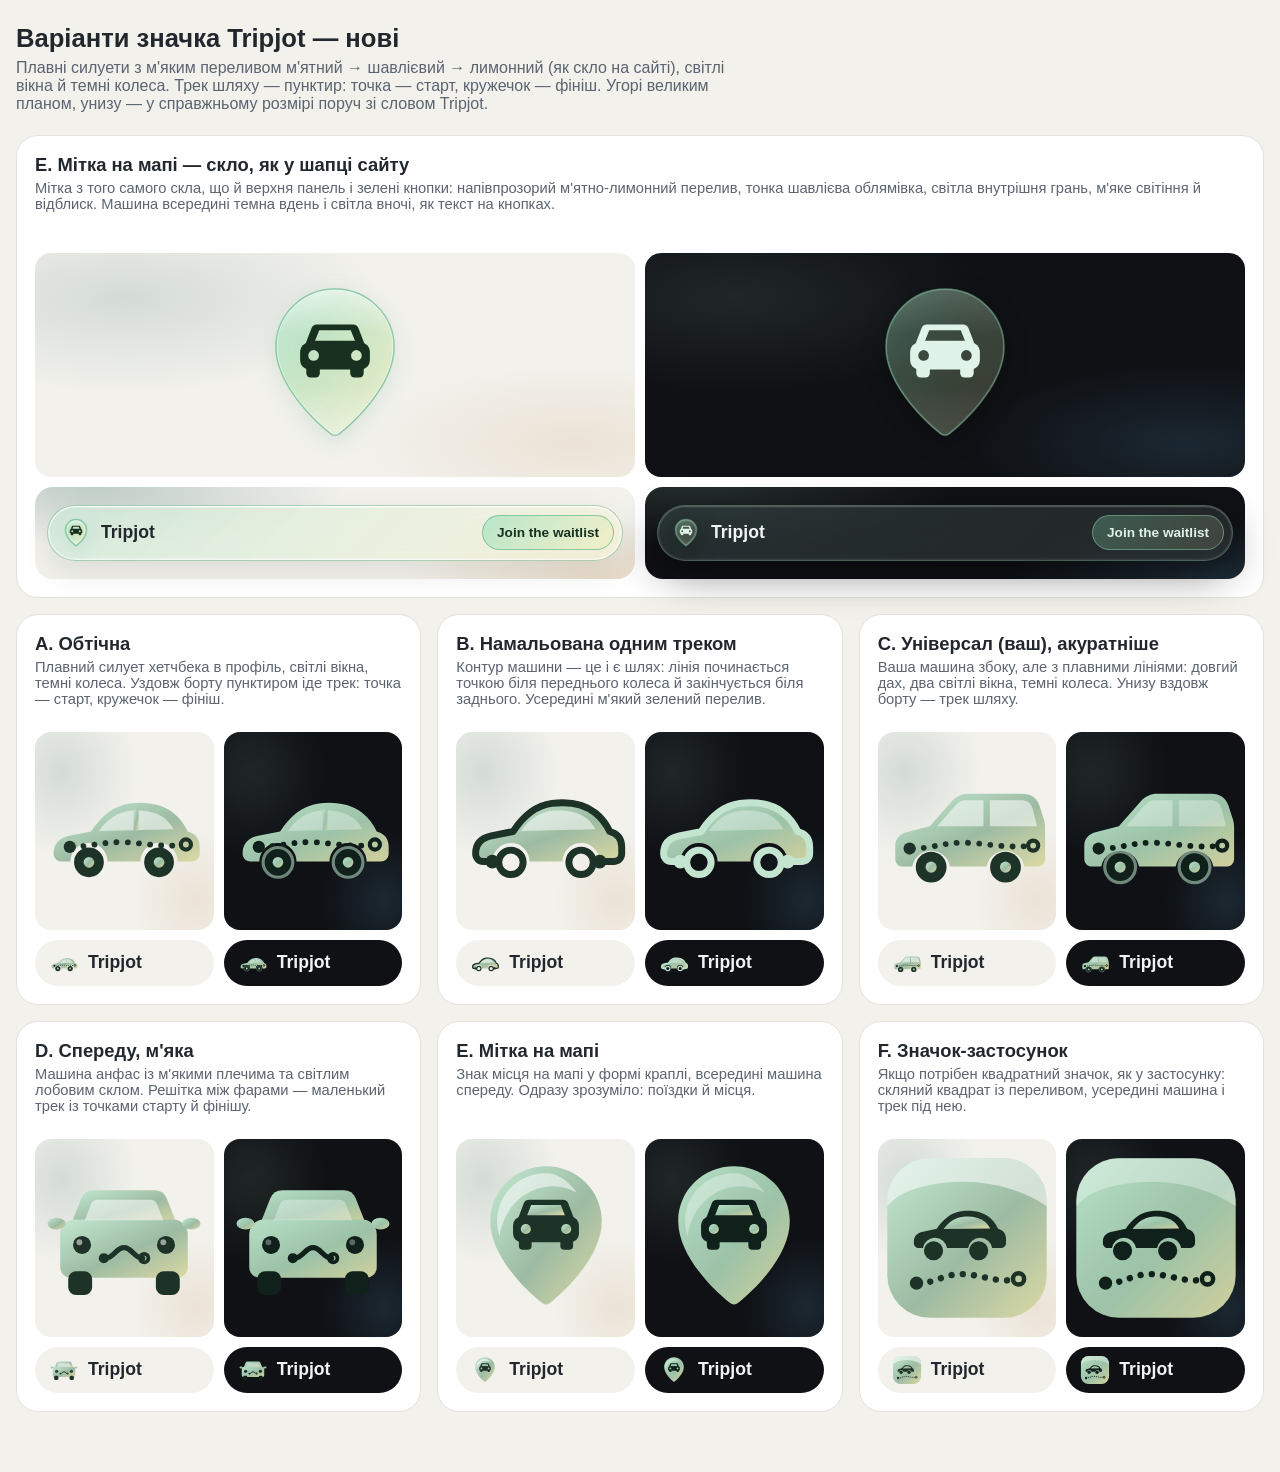
==== commit 8449e7ea: "Docs and comments in Ukrainian instead of Russian READMEs, config/theme/netlify comments and the ico" ====
--- a/design-previews/icon-options.html
+++ b/design-previews/icon-options.html
@@ -1,10 +1,10 @@
 <!doctype html>
-<html lang="ru">
+<html lang="uk">
 <head>
 <meta charset="utf-8">
 <meta name="viewport" content="width=device-width, initial-scale=1">
 <meta name="robots" content="noindex">
-<title>Варианты значка Tripjot</title>
+<title>Варіанти значка Tripjot</title>
 <style>
   :root { color-scheme: light; }
   body { margin: 0; padding: 24px 16px 60px; background: #f2f1ec; color: #22272e;
@@ -79,12 +79,12 @@
 <linearGradient id="glowT-dk" x1="0" y1="0" x2="0" y2="1"><stop offset="0" stop-color="#fff" stop-opacity="0.12"/><stop offset="1" stop-color="#fff" stop-opacity="0"/></linearGradient>
 <linearGradient id="glowB-dk" x1="0" y1="1" x2="0" y2="0"><stop offset="0" stop-color="#fff" stop-opacity="0.08"/><stop offset="1" stop-color="#fff" stop-opacity="0"/></linearGradient>
 </defs></svg>
-  <h1>Варианты значка Tripjot — новые</h1>
-  <p class="intro">Плавные силуэты с мягким переливом мятный → шалфейный → лимонный (как стекло на сайте), светлые окна и тёмные колёса. Трек пути — пунктир: точка — старт, кружок — финиш. Сверху крупно, снизу — в настоящем размере рядом со словом Tripjot. Сайт пока не менялся.</p>
+  <h1>Варіанти значка Tripjot — нові</h1>
+  <p class="intro">Плавні силуети з м'яким переливом м'ятний → шавлієвий → лимонний (як скло на сайті), світлі вікна й темні колеса. Трек шляху — пунктир: точка — старт, кружечок — фініш. Угорі великим планом, унизу — у справжньому розмірі поруч зі словом Tripjot.</p>
   <div class="grid">
   <section class="card pick wide">
-    <h2>E. Метка на карте — стекло как в шапке сайта</h2>
-    <p>Метка из того же стекла, что верхняя панель и зелёные кнопки: полупрозрачный мятно-лимонный перелив, тонкая шалфейная кромка, светлая внутренняя грань, мягкое свечение и отблеск. Машина внутри — тёмная днём и светлая ночью, как текст на кнопках.</p>
+    <h2>E. Мітка на мапі — скло, як у шапці сайту</h2>
+    <p>Мітка з того самого скла, що й верхня панель і зелені кнопки: напівпрозорий м'ятно-лимонний перелив, тонка шавлієва облямівка, світла внутрішня грань, м'яке світіння й відблиск. Машина всередині темна вдень і світла вночі, як текст на кнопках.</p>
     <div class="row">
       <div class="tile light"><svg class="pin lt" viewBox="0 0 64 64" width="180" height="180" aria-hidden="true">
 <path d="M32 5C20.4 5 11 14.2 11 25.6c0 14.6 16.4 28.4 19.4 30.8a2.5 2.5 0 0 0 3.2 0C36.6 54 53 40.2 53 25.6 53 14.2 43.6 5 32 5z" class="pbase"/>
@@ -139,8 +139,8 @@
     </div>
   </section>
   <section class="card">
-    <h2>A. Обтекаемая</h2>
-    <p>Плавный силуэт хэтчбека в профиль, светлые окна, тёмные колёса. По борту пунктиром идёт трек: точка — старт, кружок — финиш.</p>
+    <h2>A. Обтічна</h2>
+    <p>Плавний силует хетчбека в профіль, світлі вікна, темні колеса. Уздовж борту пунктиром іде трек: точка — старт, кружечок — фініш.</p>
     <div class="row">
       <div class="tile light"><svg class="ico lt" viewBox="0 0 64 64" width="170" height="170" aria-hidden="true"><path class="f" d="M5.5 40.5C5.5 36.8 7.6 34.6 11.4 33.8L19.6 32.2C23.4 26.4 28 22.4 34.2 21.6C40.8 20.8 46.6 22 50.6 25.2C53 27.1 54.8 29.6 56 32.2C59 33 60.5 35 60.5 38V40.5C60.5 42.3 59.2 43.5 57.4 43.5H52.2A7 7 0 0 0 38.2 43.5H25.8A7 7 0 0 0 11.8 43.5H8.4C6.8 43.5 5.5 42.2 5.5 40.5Z"/><path class="w" d="M22.6 32C25.6 27.7 29.4 25 34.4 24.4C39.4 23.9 44 24.8 47.2 27.2C48.6 28.3 49.8 29.8 50.6 31.3Z"/><path class="f" d="M35.6 23.8h1.9v8h-1.9z"/><path class="ks" d="M12.5 38C19 38 23 36.2 30.5 36.2S45 38.3 54 37.2" fill="none" stroke-width="2.2" stroke-linecap="round" stroke-dasharray="0.01 4.2"/><circle class="k" cx="11.6" cy="38" r="2.3"/><circle class="ks" cx="55.3" cy="37.1" r="1.9" fill="none" stroke-width="1.6"/><circle class="k wh" cx="18.8" cy="43.8" r="5.6"/><circle class="f" cx="18.8" cy="43.8" r="2"/><circle class="k wh" cx="45.2" cy="43.8" r="5.6"/><circle class="f" cx="45.2" cy="43.8" r="2"/></svg></div>
       <div class="tile dark"><svg class="ico dk" viewBox="0 0 64 64" width="170" height="170" aria-hidden="true"><path class="f" d="M5.5 40.5C5.5 36.8 7.6 34.6 11.4 33.8L19.6 32.2C23.4 26.4 28 22.4 34.2 21.6C40.8 20.8 46.6 22 50.6 25.2C53 27.1 54.8 29.6 56 32.2C59 33 60.5 35 60.5 38V40.5C60.5 42.3 59.2 43.5 57.4 43.5H52.2A7 7 0 0 0 38.2 43.5H25.8A7 7 0 0 0 11.8 43.5H8.4C6.8 43.5 5.5 42.2 5.5 40.5Z"/><path class="w" d="M22.6 32C25.6 27.7 29.4 25 34.4 24.4C39.4 23.9 44 24.8 47.2 27.2C48.6 28.3 49.8 29.8 50.6 31.3Z"/><path class="f" d="M35.6 23.8h1.9v8h-1.9z"/><path class="ks" d="M12.5 38C19 38 23 36.2 30.5 36.2S45 38.3 54 37.2" fill="none" stroke-width="2.2" stroke-linecap="round" stroke-dasharray="0.01 4.2"/><circle class="k" cx="11.6" cy="38" r="2.3"/><circle class="ks" cx="55.3" cy="37.1" r="1.9" fill="none" stroke-width="1.6"/><circle class="k wh" cx="18.8" cy="43.8" r="5.6"/><circle class="f" cx="18.8" cy="43.8" r="2"/><circle class="k wh" cx="45.2" cy="43.8" r="5.6"/><circle class="f" cx="45.2" cy="43.8" r="2"/></svg></div>
@@ -151,8 +151,8 @@
     </div>
   </section>
   <section class="card">
-    <h2>B. Нарисована одним треком</h2>
-    <p>Контур машины — это и есть путь: линия начинается точкой у переднего колеса и заканчивается у заднего. Внутри мягкий зелёный перелив.</p>
+    <h2>B. Намальована одним треком</h2>
+    <p>Контур машини — це і є шлях: лінія починається точкою біля переднього колеса й закінчується біля заднього. Усередині м'який зелений перелив.</p>
     <div class="row">
       <div class="tile light"><svg class="ico lt" viewBox="0 0 64 64" width="170" height="170" aria-hidden="true"><path class="f" d="M5.5 40.5C5.5 36.8 7.6 34.6 11.4 33.8L19.6 32.2C23.4 26.4 28 22.4 34.2 21.6C40.8 20.8 46.6 22 50.6 25.2C53 27.1 54.8 29.6 56 32.2C59 33 60.5 35 60.5 38V40.5C60.5 42.3 59.2 43.5 57.4 43.5H52.2A7 7 0 0 0 38.2 43.5H25.8A7 7 0 0 0 11.8 43.5H8.4C6.8 43.5 5.5 42.2 5.5 40.5Z"/><path class="w" d="M22.6 32C25.6 27.7 29.4 25 34.4 24.4C39.4 23.9 44 24.8 47.2 27.2C48.6 28.3 49.8 29.8 50.6 31.3Z"/><path class="ks edge" d="M11.8 43.5H8.4C6.8 43.5 5.5 42.2 5.5 40.5C5.5 36.8 7.6 34.6 11.4 33.8L19.6 32.2C23.4 26.4 28 22.4 34.2 21.6C40.8 20.8 46.6 22 50.6 25.2C53 27.1 54.8 29.6 56 32.2C59 33 60.5 35 60.5 38V40.5C60.5 42.3 59.2 43.5 57.4 43.5H52.2" fill="none" stroke-width="2.6" stroke-linecap="round" stroke-linejoin="round"/><circle class="ks edge" cx="18.8" cy="43.8" r="4.6" fill="none" stroke-width="2.6"/><circle class="ks edge" cx="45.2" cy="43.8" r="4.6" fill="none" stroke-width="2.6"/><circle class="k edgef" cx="11.8" cy="43.5" r="2.6"/><circle class="k edgef" cx="52.2" cy="43.5" r="2.6"/></svg></div>
       <div class="tile dark"><svg class="ico dk" viewBox="0 0 64 64" width="170" height="170" aria-hidden="true"><path class="f" d="M5.5 40.5C5.5 36.8 7.6 34.6 11.4 33.8L19.6 32.2C23.4 26.4 28 22.4 34.2 21.6C40.8 20.8 46.6 22 50.6 25.2C53 27.1 54.8 29.6 56 32.2C59 33 60.5 35 60.5 38V40.5C60.5 42.3 59.2 43.5 57.4 43.5H52.2A7 7 0 0 0 38.2 43.5H25.8A7 7 0 0 0 11.8 43.5H8.4C6.8 43.5 5.5 42.2 5.5 40.5Z"/><path class="w" d="M22.6 32C25.6 27.7 29.4 25 34.4 24.4C39.4 23.9 44 24.8 47.2 27.2C48.6 28.3 49.8 29.8 50.6 31.3Z"/><path class="ks edge" d="M11.8 43.5H8.4C6.8 43.5 5.5 42.2 5.5 40.5C5.5 36.8 7.6 34.6 11.4 33.8L19.6 32.2C23.4 26.4 28 22.4 34.2 21.6C40.8 20.8 46.6 22 50.6 25.2C53 27.1 54.8 29.6 56 32.2C59 33 60.5 35 60.5 38V40.5C60.5 42.3 59.2 43.5 57.4 43.5H52.2" fill="none" stroke-width="2.6" stroke-linecap="round" stroke-linejoin="round"/><circle class="ks edge" cx="18.8" cy="43.8" r="4.6" fill="none" stroke-width="2.6"/><circle class="ks edge" cx="45.2" cy="43.8" r="4.6" fill="none" stroke-width="2.6"/><circle class="k edgef" cx="11.8" cy="43.5" r="2.6"/><circle class="k edgef" cx="52.2" cy="43.5" r="2.6"/></svg></div>
@@ -163,8 +163,8 @@
     </div>
   </section>
   <section class="card">
-    <h2>C. Универсал (ваш), аккуратнее</h2>
-    <p>Ваша машина боком, но с плавными линиями: длинная крыша, два светлых окна, тёмные колёса. Внизу по борту трек пути.</p>
+    <h2>C. Універсал (ваш), акуратніше</h2>
+    <p>Ваша машина збоку, але з плавними лініями: довгий дах, два світлі вікна, темні колеса. Унизу вздовж борту — трек шляху.</p>
     <div class="row">
       <div class="tile light"><svg class="ico lt" viewBox="0 0 64 64" width="170" height="170" aria-hidden="true"><path class="f" d="M7.9 45.4C6.3 45.4 5 44.1 5 42.5V37.6C5 35 6.6 33.2 9.2 32.5L18 30.2L26.3 20.8C27.9 19 30.1 18 32.5 18H52.7C56.1 18 58.3 19.5 59.3 22.5L60.9 27.5C61.2 28.4 61.4 29.4 61.4 30.4V42.5C61.4 44.1 60.1 45.4 58.5 45.4H53.6A7.2 7.2 0 0 0 39.4 45.4H25.6A7.2 7.2 0 0 0 11.4 45.4Z"/><path class="w" d="M20.8 30.2L27.6 22.4C28.7 21.1 30.2 20.4 31.8 20.4H38.2V30.2Z"/><path class="w" d="M40.6 20.4H52.2C54.4 20.4 55.9 21.3 56.6 23.2L58.4 30.2H40.6Z"/><path class="ks" d="M11.5 38.6C18.5 38.6 23 36.4 30.5 36.4S46 38.6 55.5 37.6" fill="none" stroke-width="2.2" stroke-linecap="round" stroke-dasharray="0.01 4.2"/><circle class="k" cx="10.4" cy="38.6" r="2.3"/><circle class="ks" cx="56.9" cy="37.5" r="1.9" fill="none" stroke-width="1.6"/><circle class="k wh" cx="18.5" cy="45.6" r="5.8"/><circle class="f" cx="18.5" cy="45.6" r="2.1"/><circle class="k wh" cx="46.5" cy="45.6" r="5.8"/><circle class="f" cx="46.5" cy="45.6" r="2.1"/></svg></div>
       <div class="tile dark"><svg class="ico dk" viewBox="0 0 64 64" width="170" height="170" aria-hidden="true"><path class="f" d="M7.9 45.4C6.3 45.4 5 44.1 5 42.5V37.6C5 35 6.6 33.2 9.2 32.5L18 30.2L26.3 20.8C27.9 19 30.1 18 32.5 18H52.7C56.1 18 58.3 19.5 59.3 22.5L60.9 27.5C61.2 28.4 61.4 29.4 61.4 30.4V42.5C61.4 44.1 60.1 45.4 58.5 45.4H53.6A7.2 7.2 0 0 0 39.4 45.4H25.6A7.2 7.2 0 0 0 11.4 45.4Z"/><path class="w" d="M20.8 30.2L27.6 22.4C28.7 21.1 30.2 20.4 31.8 20.4H38.2V30.2Z"/><path class="w" d="M40.6 20.4H52.2C54.4 20.4 55.9 21.3 56.6 23.2L58.4 30.2H40.6Z"/><path class="ks" d="M11.5 38.6C18.5 38.6 23 36.4 30.5 36.4S46 38.6 55.5 37.6" fill="none" stroke-width="2.2" stroke-linecap="round" stroke-dasharray="0.01 4.2"/><circle class="k" cx="10.4" cy="38.6" r="2.3"/><circle class="ks" cx="56.9" cy="37.5" r="1.9" fill="none" stroke-width="1.6"/><circle class="k wh" cx="18.5" cy="45.6" r="5.8"/><circle class="f" cx="18.5" cy="45.6" r="2.1"/><circle class="k wh" cx="46.5" cy="45.6" r="5.8"/><circle class="f" cx="46.5" cy="45.6" r="2.1"/></svg></div>
@@ -175,8 +175,8 @@
     </div>
   </section>
   <section class="card">
-    <h2>D. Спереди, мягкая</h2>
-    <p>Машина анфас с мягкими плечами и светлым лобовым стеклом. Решётка между фар — маленький трек с точками старта и финиша.</p>
+    <h2>D. Спереду, м'яка</h2>
+    <p>Машина анфас із м'якими плечима та світлим лобовим склом. Решітка між фарами — маленький трек із точками старту й фінішу.</p>
     <div class="row">
       <div class="tile light"><svg class="ico lt" viewBox="0 0 64 64" width="170" height="170" aria-hidden="true"><path class="f" d="M20.5 14h23a5 5 0 0 1 4.6 3.1L52 27H12l3.9-9.9A5 5 0 0 1 20.5 14z"/><path class="f" d="M8 30.5A5.5 5.5 0 0 1 13.5 25h37a5.5 5.5 0 0 1 5.5 5.5V43a4 4 0 0 1-4 4H12a4 4 0 0 1-4-4z"/><ellipse class="f" cx="6.6" cy="26.6" rx="3.4" ry="2.2"/><ellipse class="f" cx="57.4" cy="26.6" rx="3.4" ry="2.2"/><rect class="k" x="11" y="44.5" width="9" height="9" rx="3"/><rect class="k" x="44" y="44.5" width="9" height="9" rx="3"/><path class="w" d="M22 17.6h20a2.6 2.6 0 0 1 2.4 1.7l2.4 6H17.2l2.4-6a2.6 2.6 0 0 1 2.4-1.7z"/><circle class="k" cx="16.2" cy="34.6" r="3.4"/><circle class="w" cx="15.2" cy="33.6" r="1.1"/><circle class="k" cx="47.8" cy="34.6" r="3.4"/><circle class="w" cx="46.8" cy="33.6" r="1.1"/><path class="ks" d="M25 39.6c3.2 0 4-4 7-4s3.8 4 7 4" fill="none" stroke-width="2" stroke-linecap="round"/><circle class="k" cx="24.4" cy="39.6" r="1.9"/><circle class="ks" cx="39.6" cy="39.6" r="1.6" fill="none" stroke-width="1.4"/></svg></div>
       <div class="tile dark"><svg class="ico dk" viewBox="0 0 64 64" width="170" height="170" aria-hidden="true"><path class="f" d="M20.5 14h23a5 5 0 0 1 4.6 3.1L52 27H12l3.9-9.9A5 5 0 0 1 20.5 14z"/><path class="f" d="M8 30.5A5.5 5.5 0 0 1 13.5 25h37a5.5 5.5 0 0 1 5.5 5.5V43a4 4 0 0 1-4 4H12a4 4 0 0 1-4-4z"/><ellipse class="f" cx="6.6" cy="26.6" rx="3.4" ry="2.2"/><ellipse class="f" cx="57.4" cy="26.6" rx="3.4" ry="2.2"/><rect class="k" x="11" y="44.5" width="9" height="9" rx="3"/><rect class="k" x="44" y="44.5" width="9" height="9" rx="3"/><path class="w" d="M22 17.6h20a2.6 2.6 0 0 1 2.4 1.7l2.4 6H17.2l2.4-6a2.6 2.6 0 0 1 2.4-1.7z"/><circle class="k" cx="16.2" cy="34.6" r="3.4"/><circle class="w" cx="15.2" cy="33.6" r="1.1"/><circle class="k" cx="47.8" cy="34.6" r="3.4"/><circle class="w" cx="46.8" cy="33.6" r="1.1"/><path class="ks" d="M25 39.6c3.2 0 4-4 7-4s3.8 4 7 4" fill="none" stroke-width="2" stroke-linecap="round"/><circle class="k" cx="24.4" cy="39.6" r="1.9"/><circle class="ks" cx="39.6" cy="39.6" r="1.6" fill="none" stroke-width="1.4"/></svg></div>
@@ -187,8 +187,8 @@
     </div>
   </section>
   <section class="card">
-    <h2>E. Метка на карте</h2>
-    <p>Знак места на карте в форме капли, внутри машина спереди. Сразу понятно: поездки и места.</p>
+    <h2>E. Мітка на мапі</h2>
+    <p>Знак місця на мапі у формі краплі, всередині машина спереду. Одразу зрозуміло: поїздки й місця.</p>
     <div class="row">
       <div class="tile light"><svg class="ico lt" viewBox="0 0 64 64" width="170" height="170" aria-hidden="true"><path class="f" d="M32 5C20.4 5 11 14.2 11 25.6c0 14.6 16.4 28.4 19.4 30.8a2.5 2.5 0 0 0 3.2 0C36.6 54 53 40.2 53 25.6 53 14.2 43.6 5 32 5z"/><path class="w" d="M32 7.6c-10.2 0-18.4 8-18.4 18 0 2 .3 3.9.9 5.8C16 21 23.4 13.4 33 12.6c3.9-.3 7.5.6 10.6 2.4C40.4 10.4 36.4 7.6 32 7.6z"/><path class="k" d="M25.6 17.6h12.8a2.2 2.2 0 0 1 2 1.4l2.2 5.8H21.4l2.2-5.8a2.2 2.2 0 0 1 2-1.4z"/><rect class="k" x="19.6" y="24" width="24.8" height="9.6" rx="3.2"/><rect class="k" x="21.8" y="32" width="4.8" height="4.4" rx="1.5"/><rect class="k" x="37.4" y="32" width="4.8" height="4.4" rx="1.5"/><path class="f" d="M26.4 19.6h11.2l1.5 3.8H24.9z"/><circle class="f" cx="24.4" cy="28.6" r="1.9"/><circle class="f" cx="39.6" cy="28.6" r="1.9"/></svg></div>
       <div class="tile dark"><svg class="ico dk" viewBox="0 0 64 64" width="170" height="170" aria-hidden="true"><path class="f" d="M32 5C20.4 5 11 14.2 11 25.6c0 14.6 16.4 28.4 19.4 30.8a2.5 2.5 0 0 0 3.2 0C36.6 54 53 40.2 53 25.6 53 14.2 43.6 5 32 5z"/><path class="w" d="M32 7.6c-10.2 0-18.4 8-18.4 18 0 2 .3 3.9.9 5.8C16 21 23.4 13.4 33 12.6c3.9-.3 7.5.6 10.6 2.4C40.4 10.4 36.4 7.6 32 7.6z"/><path class="k" d="M25.6 17.6h12.8a2.2 2.2 0 0 1 2 1.4l2.2 5.8H21.4l2.2-5.8a2.2 2.2 0 0 1 2-1.4z"/><rect class="k" x="19.6" y="24" width="24.8" height="9.6" rx="3.2"/><rect class="k" x="21.8" y="32" width="4.8" height="4.4" rx="1.5"/><rect class="k" x="37.4" y="32" width="4.8" height="4.4" rx="1.5"/><path class="f" d="M26.4 19.6h11.2l1.5 3.8H24.9z"/><circle class="f" cx="24.4" cy="28.6" r="1.9"/><circle class="f" cx="39.6" cy="28.6" r="1.9"/></svg></div>
@@ -199,8 +199,8 @@
     </div>
   </section>
   <section class="card">
-    <h2>F. Значок-приложение</h2>
-    <p>Если нужен квадратный значок как у приложения: стеклянный квадрат с переливом, внутри машина и трек под ней.</p>
+    <h2>F. Значок-застосунок</h2>
+    <p>Якщо потрібен квадратний значок, як у застосунку: скляний квадрат із переливом, усередині машина і трек під нею.</p>
     <div class="row">
       <div class="tile light"><svg class="ico lt" viewBox="0 0 64 64" width="170" height="170" aria-hidden="true"><rect class="f" x="2" y="2" width="60" height="60" rx="16"/><path class="w" d="M2 18C2 9.2 9.2 2 18 2h28c8.8 0 16 7.2 16 16v2C50 12 34 9 18 12 10.6 13.4 5.2 16 2 20z"/><path class="k" d="M12 33.2c0-1.8 1.2-3 3-3.5l5.6-1.2c2.4-3.6 5.4-6.1 9.3-6.6 4.2-.5 7.8.2 10.4 2.2 1.5 1.2 2.6 2.7 3.4 4.4 2 .6 3 1.9 3 3.8v1.6c0 1.1-.9 1.9-2 1.9h-3.2a4.6 4.6 0 0 0-9.1 0h-7.9a4.6 4.6 0 0 0-9.1 0h-1.6c-1 0-1.8-.8-1.8-1.9z"/><path class="f" d="M23.2 28.6c1.9-2.6 4.3-4.3 7.4-4.6 3.1-.3 6 .3 8 1.8.9.7 1.6 1.6 2.1 2.6z"/><circle class="k" cx="19.4" cy="36.8" r="3.6"/><circle class="k" cx="36.4" cy="36.8" r="3.6"/><path class="ks" d="M14 49c6 0 9-3.4 16-3.4S43 49 50 47.6" fill="none" stroke-width="2.4" stroke-linecap="round" stroke-dasharray="0.01 4.2"/><circle class="k" cx="13" cy="49" r="2.5"/><circle class="ks" cx="51.4" cy="47.4" r="2.1" fill="none" stroke-width="1.7"/></svg></div>
       <div class="tile dark"><svg class="ico dk" viewBox="0 0 64 64" width="170" height="170" aria-hidden="true"><rect class="f" x="2" y="2" width="60" height="60" rx="16"/><path class="w" d="M2 18C2 9.2 9.2 2 18 2h28c8.8 0 16 7.2 16 16v2C50 12 34 9 18 12 10.6 13.4 5.2 16 2 20z"/><path class="k" d="M12 33.2c0-1.8 1.2-3 3-3.5l5.6-1.2c2.4-3.6 5.4-6.1 9.3-6.6 4.2-.5 7.8.2 10.4 2.2 1.5 1.2 2.6 2.7 3.4 4.4 2 .6 3 1.9 3 3.8v1.6c0 1.1-.9 1.9-2 1.9h-3.2a4.6 4.6 0 0 0-9.1 0h-7.9a4.6 4.6 0 0 0-9.1 0h-1.6c-1 0-1.8-.8-1.8-1.9z"/><path class="f" d="M23.2 28.6c1.9-2.6 4.3-4.3 7.4-4.6 3.1-.3 6 .3 8 1.8.9.7 1.6 1.6 2.1 2.6z"/><circle class="k" cx="19.4" cy="36.8" r="3.6"/><circle class="k" cx="36.4" cy="36.8" r="3.6"/><path class="ks" d="M14 49c6 0 9-3.4 16-3.4S43 49 50 47.6" fill="none" stroke-width="2.4" stroke-linecap="round" stroke-dasharray="0.01 4.2"/><circle class="k" cx="13" cy="49" r="2.5"/><circle class="ks" cx="51.4" cy="47.4" r="2.1" fill="none" stroke-width="1.7"/></svg></div>
